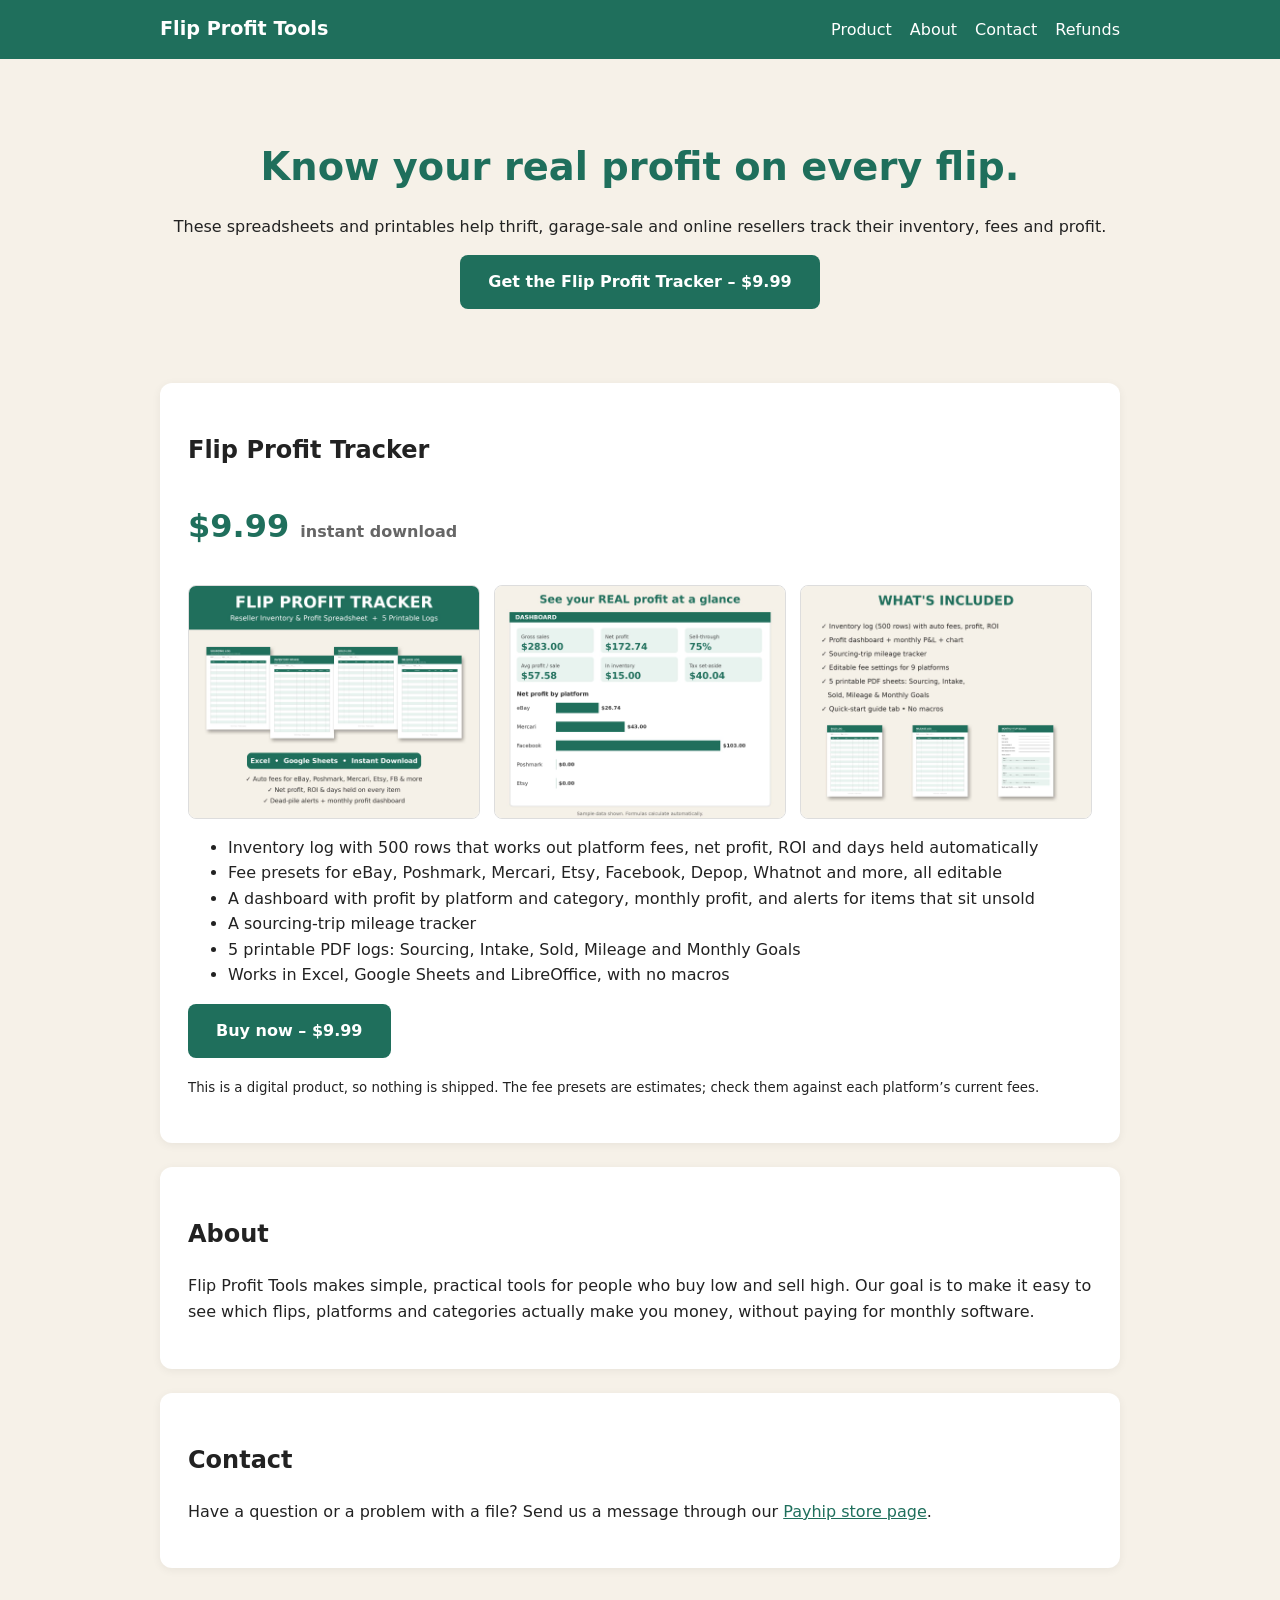
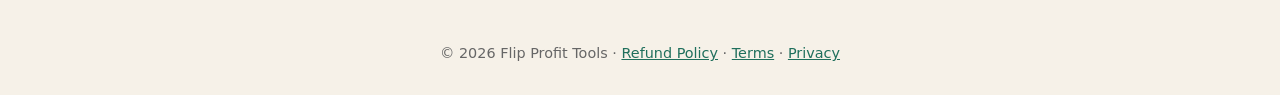
==== index.html @ 9e555346 "Flip Profit Tools site" ====
<!doctype html><html lang="en"><head><meta charset="utf-8"><meta name="viewport" content="width=device-width,initial-scale=1"><title>Flip Profit Tools – Reseller Profit Tracker</title><meta name="description" content="Spreadsheet and printable tools for resellers and flippers."><link rel="stylesheet" href="style.css"></head><body><header><nav><a class="brand" href="index.html" style="margin:0">Flip Profit Tools</a><div><a href="index.html#product">Product</a><a href="index.html#about">About</a><a href="index.html#contact">Contact</a><a href="refund.html">Refunds</a></div></nav></header><main><section class="hero"><h1>Know your real profit on every flip.</h1><p>These spreadsheets and printables help thrift, garage-sale and online resellers track their inventory, fees and profit.</p><a class="btn" href="https://payhip.com/b/KC9D8">Get the Flip Profit Tracker – $9.99</a></section>
<section id="product" class="card"><h2>Flip Profit Tracker</h2><p class="price">$9.99 <small style="font-size:1rem;color:#666">instant download</small></p><div class="grid"><img src="img/01_hero.jpg" alt="Flip Profit Tracker spreadsheet and printable logs"><img src="img/02_dashboard.jpg" alt="Profit dashboard preview"><img src="img/03_included.jpg" alt="What is included"></div><ul><li>Inventory log with 500 rows that works out platform fees, net profit, ROI and days held automatically</li><li>Fee presets for eBay, Poshmark, Mercari, Etsy, Facebook, Depop, Whatnot and more, all editable</li><li>A dashboard with profit by platform and category, monthly profit, and alerts for items that sit unsold</li><li>A sourcing-trip mileage tracker</li><li>5 printable PDF logs: Sourcing, Intake, Sold, Mileage and Monthly Goals</li><li>Works in Excel, Google Sheets and LibreOffice, with no macros</li></ul><p><a class="btn" href="https://payhip.com/b/KC9D8">Buy now – $9.99</a></p><p><small>This is a digital product, so nothing is shipped. The fee presets are estimates; check them against each platform’s current fees.</small></p></section>
<section id="about" class="card"><h2>About</h2><p>Flip Profit Tools makes simple, practical tools for people who buy low and sell high. Our goal is to make it easy to see which flips, platforms and categories actually make you money, without paying for monthly software.</p></section>
<section id="contact" class="card"><h2>Contact</h2><p>Have a question or a problem with a file? Send us a message through our <a href="https://payhip.com/u1792438284926855854761">Payhip store page</a>.</p></section></main><footer>&copy; 2026 Flip Profit Tools &middot; <a href="refund.html">Refund Policy</a> &middot; <a href="terms.html">Terms</a> &middot; <a href="privacy.html">Privacy</a></footer></body></html>
---- style.css ----
*{box-sizing:border-box}body{margin:0;font-family:system-ui,-apple-system,Segoe UI,Roboto,sans-serif;color:#222;background:#f6f1e8;line-height:1.6}a{color:#1F6F5C}header{background:#1F6F5C;color:#fff}nav{max-width:1000px;margin:auto;display:flex;justify-content:space-between;align-items:center;padding:14px 20px;flex-wrap:wrap}nav a{color:#fff;text-decoration:none;margin-left:18px}.brand{font-weight:700;font-size:1.2rem;margin:0}main{max-width:1000px;margin:auto;padding:20px}.hero{text-align:center;padding:50px 10px}.hero h1{font-size:2.4rem;margin:.2em 0;color:#1F6F5C}.btn{display:inline-block;background:#1F6F5C;color:#fff;padding:14px 28px;border-radius:8px;text-decoration:none;font-weight:700}.btn:hover{background:#16503f}.card{background:#fff;border-radius:12px;padding:28px;margin:24px 0;box-shadow:0 2px 10px rgba(0,0,0,.06)}.grid{display:grid;grid-template-columns:repeat(auto-fit,minmax(260px,1fr));gap:14px}.grid img{width:100%;border-radius:8px;border:1px solid #ddd}.price{font-size:2rem;font-weight:700;color:#1F6F5C}footer{text-align:center;padding:30px;color:#666;font-size:.9rem}
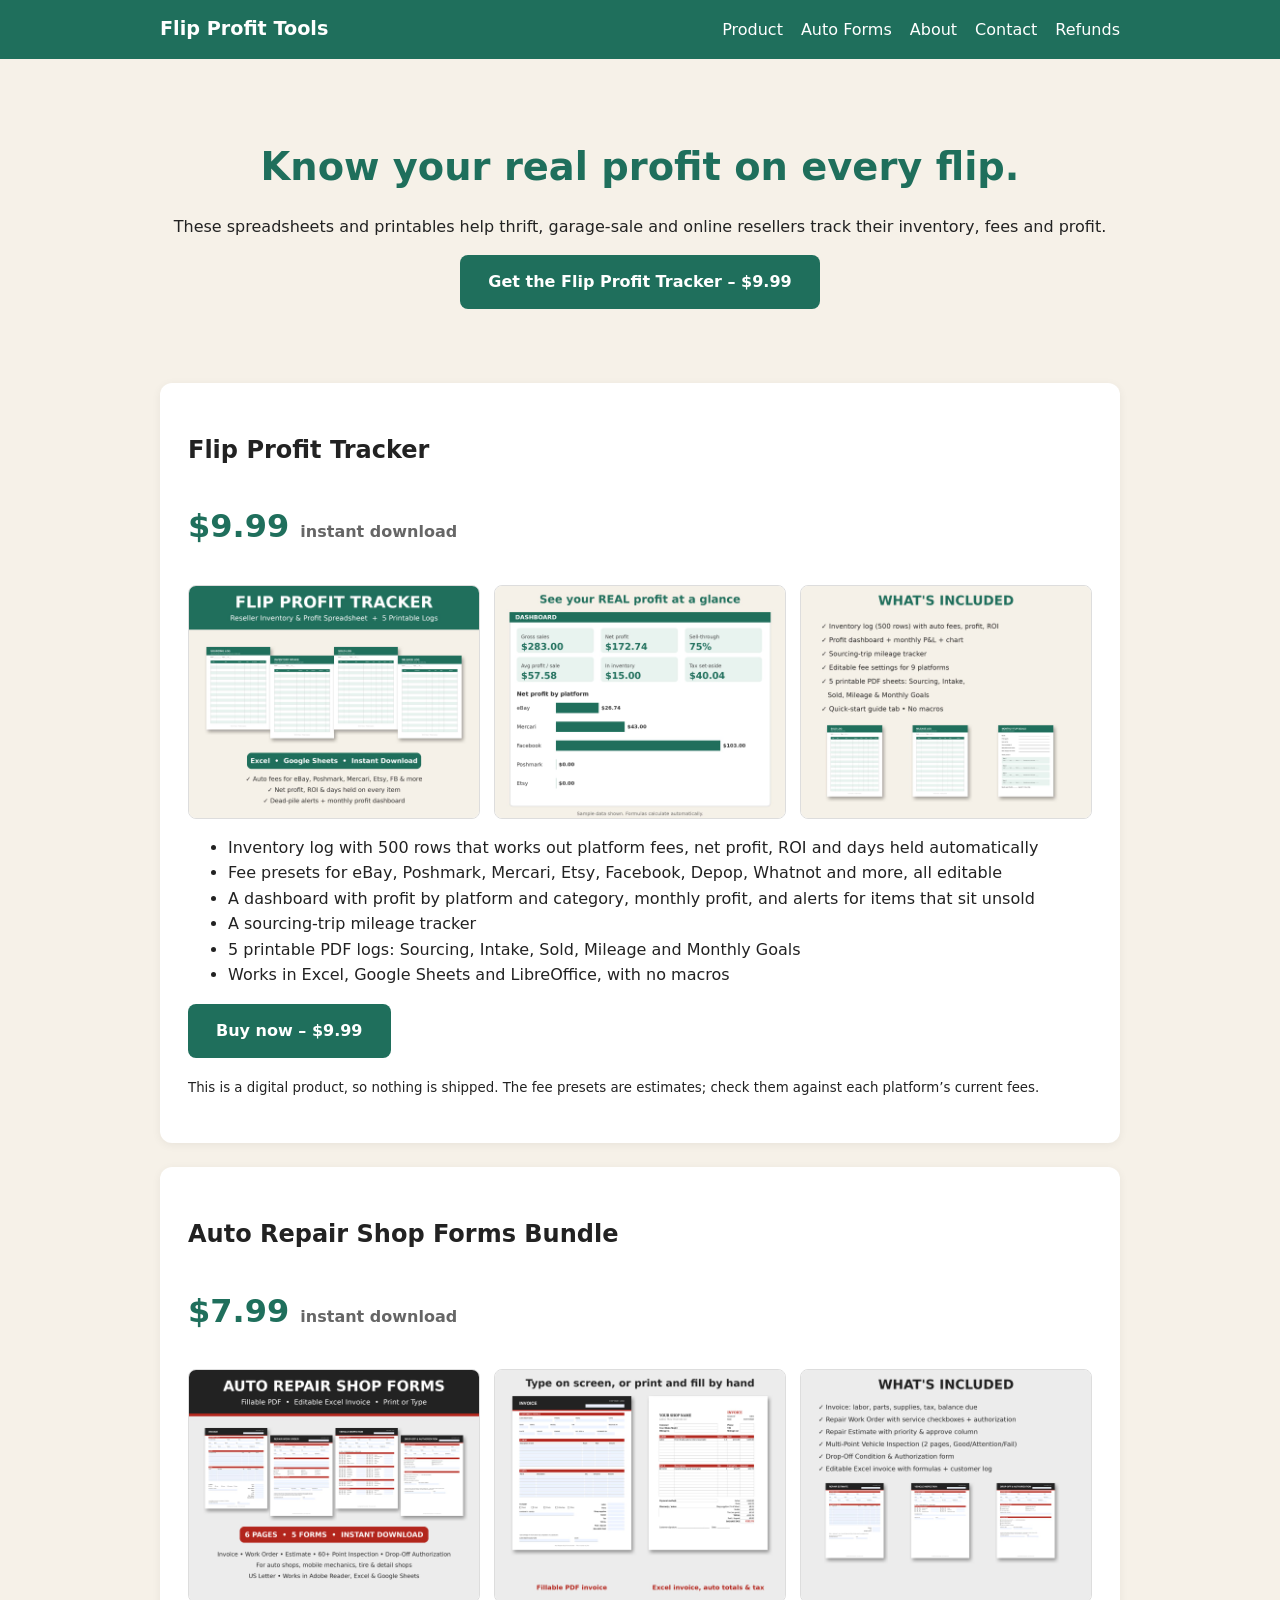
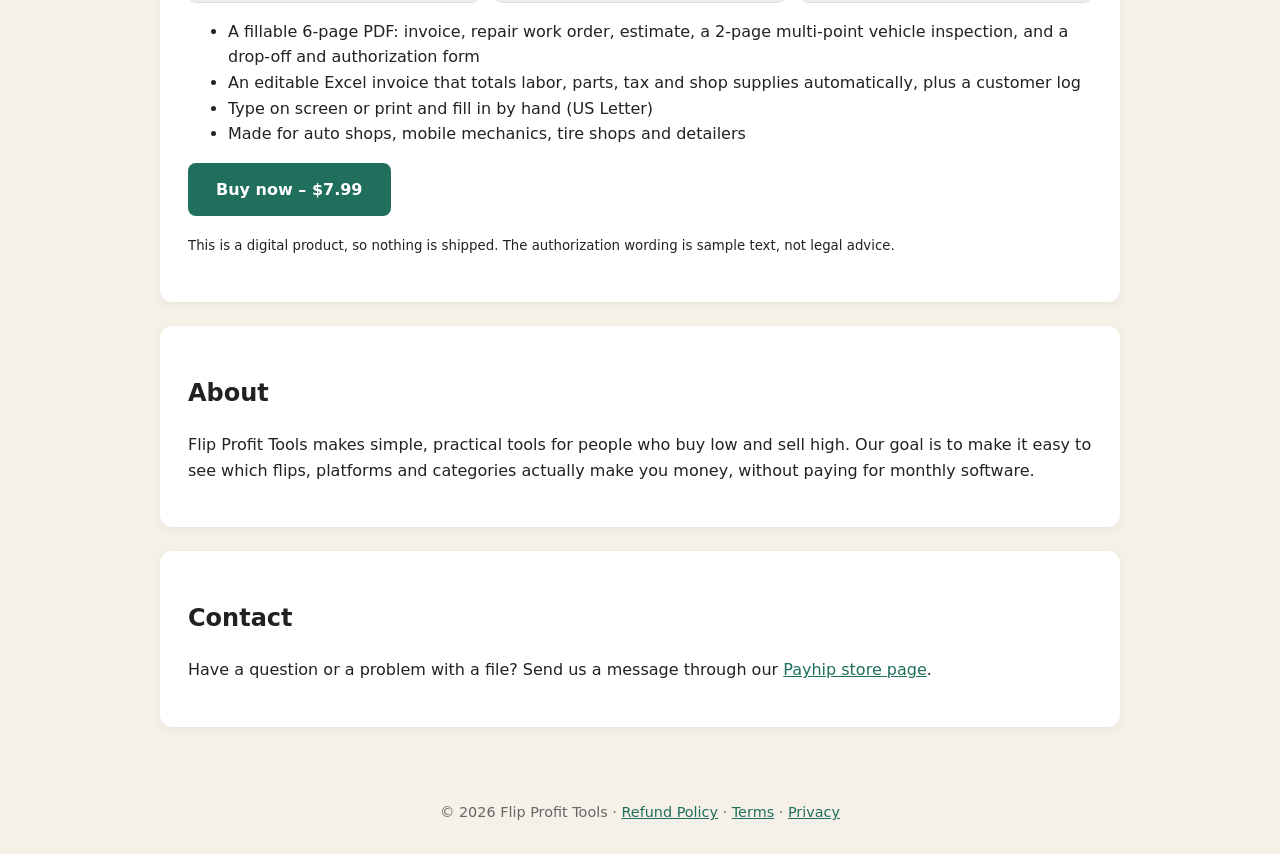
==== commit 67c0da1a: "Add Auto Repair Shop Forms Bundle" ====
--- a/index.html
+++ b/index.html
@@ -1,4 +1,5 @@
-<!doctype html><html lang="en"><head><meta charset="utf-8"><meta name="viewport" content="width=device-width,initial-scale=1"><title>Flip Profit Tools – Reseller Profit Tracker</title><meta name="description" content="Spreadsheet and printable tools for resellers and flippers."><link rel="stylesheet" href="style.css"></head><body><header><nav><a class="brand" href="index.html" style="margin:0">Flip Profit Tools</a><div><a href="index.html#product">Product</a><a href="index.html#about">About</a><a href="index.html#contact">Contact</a><a href="refund.html">Refunds</a></div></nav></header><main><section class="hero"><h1>Know your real profit on every flip.</h1><p>These spreadsheets and printables help thrift, garage-sale and online resellers track their inventory, fees and profit.</p><a class="btn" href="https://payhip.com/b/KC9D8">Get the Flip Profit Tracker – $9.99</a></section>
+<!doctype html><html lang="en"><head><meta charset="utf-8"><meta name="viewport" content="width=device-width,initial-scale=1"><title>Flip Profit Tools – Reseller Profit Tracker</title><meta name="description" content="Spreadsheet and printable tools for resellers and flippers."><link rel="stylesheet" href="style.css"></head><body><header><nav><a class="brand" href="index.html" style="margin:0">Flip Profit Tools</a><div><a href="index.html#product">Product</a><a href="index.html#auto-forms">Auto Forms</a><a href="index.html#about">About</a><a href="index.html#contact">Contact</a><a href="refund.html">Refunds</a></div></nav></header><main><section class="hero"><h1>Know your real profit on every flip.</h1><p>These spreadsheets and printables help thrift, garage-sale and online resellers track their inventory, fees and profit.</p><a class="btn" href="https://payhip.com/b/KC9D8">Get the Flip Profit Tracker – $9.99</a></section>
 <section id="product" class="card"><h2>Flip Profit Tracker</h2><p class="price">$9.99 <small style="font-size:1rem;color:#666">instant download</small></p><div class="grid"><img src="img/01_hero.jpg" alt="Flip Profit Tracker spreadsheet and printable logs"><img src="img/02_dashboard.jpg" alt="Profit dashboard preview"><img src="img/03_included.jpg" alt="What is included"></div><ul><li>Inventory log with 500 rows that works out platform fees, net profit, ROI and days held automatically</li><li>Fee presets for eBay, Poshmark, Mercari, Etsy, Facebook, Depop, Whatnot and more, all editable</li><li>A dashboard with profit by platform and category, monthly profit, and alerts for items that sit unsold</li><li>A sourcing-trip mileage tracker</li><li>5 printable PDF logs: Sourcing, Intake, Sold, Mileage and Monthly Goals</li><li>Works in Excel, Google Sheets and LibreOffice, with no macros</li></ul><p><a class="btn" href="https://payhip.com/b/KC9D8">Buy now – $9.99</a></p><p><small>This is a digital product, so nothing is shipped. The fee presets are estimates; check them against each platform’s current fees.</small></p></section>
+<section id="auto-forms" class="card"><h2>Auto Repair Shop Forms Bundle</h2><p class="price">$7.99 <small style="font-size:1rem;color:#666">instant download</small></p><div class="grid"><img src="img/auto_01_hero.jpg" alt="Auto repair shop forms bundle"><img src="img/auto_02_fillable.jpg" alt="Fillable PDF and Excel invoice"><img src="img/auto_03_included.jpg" alt="What is included"></div><ul><li>A fillable 6-page PDF: invoice, repair work order, estimate, a 2-page multi-point vehicle inspection, and a drop-off and authorization form</li><li>An editable Excel invoice that totals labor, parts, tax and shop supplies automatically, plus a customer log</li><li>Type on screen or print and fill in by hand (US Letter)</li><li>Made for auto shops, mobile mechanics, tire shops and detailers</li></ul><p><a class="btn" href="https://payhip.com/b/Lxc4Y">Buy now – $7.99</a></p><p><small>This is a digital product, so nothing is shipped. The authorization wording is sample text, not legal advice.</small></p></section>
 <section id="about" class="card"><h2>About</h2><p>Flip Profit Tools makes simple, practical tools for people who buy low and sell high. Our goal is to make it easy to see which flips, platforms and categories actually make you money, without paying for monthly software.</p></section>
 <section id="contact" class="card"><h2>Contact</h2><p>Have a question or a problem with a file? Send us a message through our <a href="https://payhip.com/u1792438284926855854761">Payhip store page</a>.</p></section></main><footer>&copy; 2026 Flip Profit Tools &middot; <a href="refund.html">Refund Policy</a> &middot; <a href="terms.html">Terms</a> &middot; <a href="privacy.html">Privacy</a></footer></body></html>
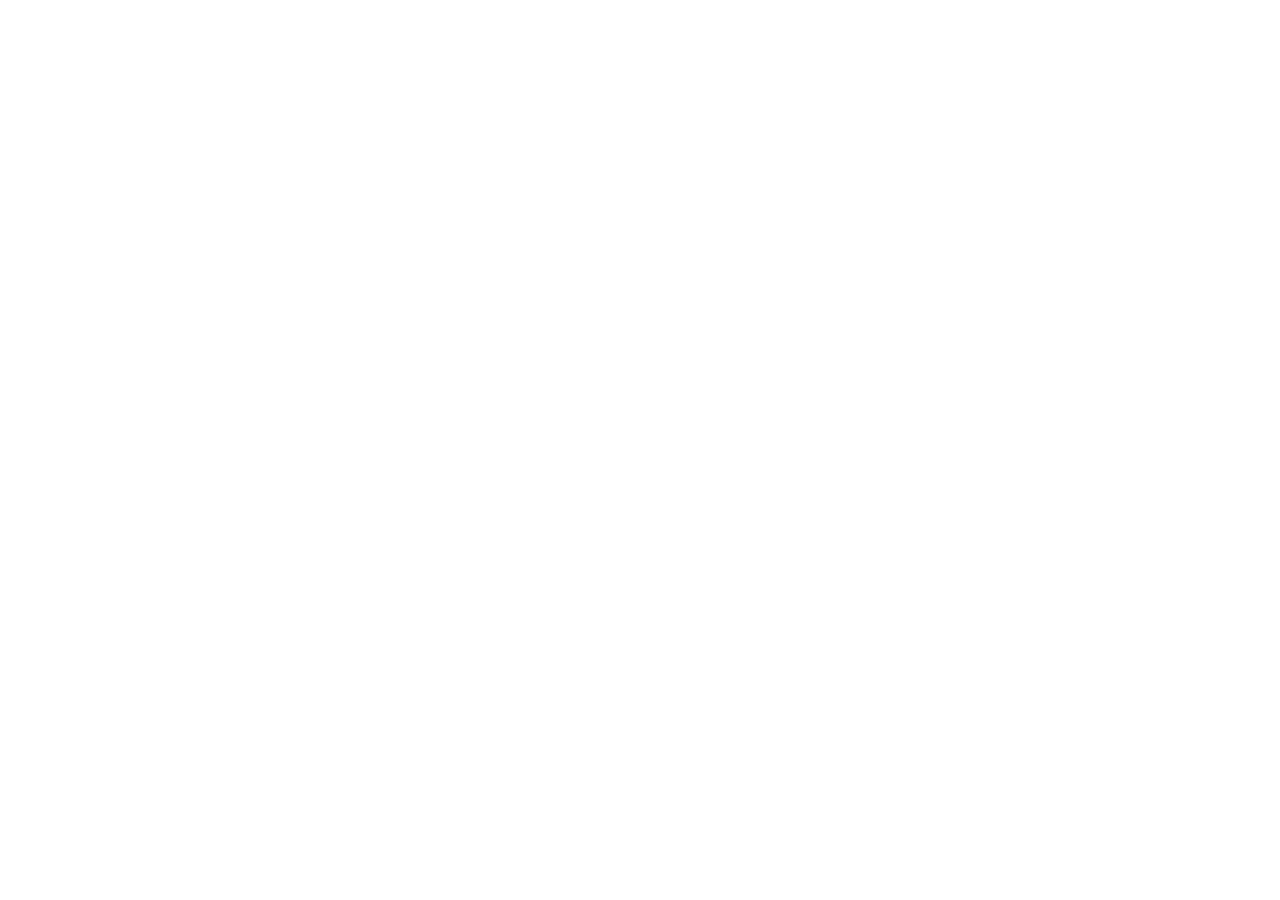
==== commit 0cba96a9: "Redirect to Grease Pencil Co." ====
--- a/index.html
+++ b/index.html
@@ -1,5 +1 @@
-<!doctype html><html lang="en"><head><meta charset="utf-8"><meta name="viewport" content="width=device-width,initial-scale=1"><title>Flip Profit Tools – Reseller Profit Tracker</title><meta name="description" content="Spreadsheet and printable tools for resellers and flippers."><link rel="stylesheet" href="style.css"></head><body><header><nav><a class="brand" href="index.html" style="margin:0">Flip Profit Tools</a><div><a href="index.html#product">Product</a><a href="index.html#auto-forms">Auto Forms</a><a href="index.html#about">About</a><a href="index.html#contact">Contact</a><a href="refund.html">Refunds</a></div></nav></header><main><section class="hero"><h1>Know your real profit on every flip.</h1><p>These spreadsheets and printables help thrift, garage-sale and online resellers track their inventory, fees and profit.</p><a class="btn" href="https://payhip.com/b/KC9D8">Get the Flip Profit Tracker – $9.99</a></section>
-<section id="product" class="card"><h2>Flip Profit Tracker</h2><p class="price">$9.99 <small style="font-size:1rem;color:#666">instant download</small></p><div class="grid"><img src="img/01_hero.jpg" alt="Flip Profit Tracker spreadsheet and printable logs"><img src="img/02_dashboard.jpg" alt="Profit dashboard preview"><img src="img/03_included.jpg" alt="What is included"></div><ul><li>Inventory log with 500 rows that works out platform fees, net profit, ROI and days held automatically</li><li>Fee presets for eBay, Poshmark, Mercari, Etsy, Facebook, Depop, Whatnot and more, all editable</li><li>A dashboard with profit by platform and category, monthly profit, and alerts for items that sit unsold</li><li>A sourcing-trip mileage tracker</li><li>5 printable PDF logs: Sourcing, Intake, Sold, Mileage and Monthly Goals</li><li>Works in Excel, Google Sheets and LibreOffice, with no macros</li></ul><p><a class="btn" href="https://payhip.com/b/KC9D8">Buy now – $9.99</a></p><p><small>This is a digital product, so nothing is shipped. The fee presets are estimates; check them against each platform’s current fees.</small></p></section>
-<section id="auto-forms" class="card"><h2>Auto Repair Shop Forms Bundle</h2><p class="price">$7.99 <small style="font-size:1rem;color:#666">instant download</small></p><div class="grid"><img src="img/auto_01_hero.jpg" alt="Auto repair shop forms bundle"><img src="img/auto_02_fillable.jpg" alt="Fillable PDF and Excel invoice"><img src="img/auto_03_included.jpg" alt="What is included"></div><ul><li>A fillable 6-page PDF: invoice, repair work order, estimate, a 2-page multi-point vehicle inspection, and a drop-off and authorization form</li><li>An editable Excel invoice that totals labor, parts, tax and shop supplies automatically, plus a customer log</li><li>Type on screen or print and fill in by hand (US Letter)</li><li>Made for auto shops, mobile mechanics, tire shops and detailers</li></ul><p><a class="btn" href="https://payhip.com/b/Lxc4Y">Buy now – $7.99</a></p><p><small>This is a digital product, so nothing is shipped. The authorization wording is sample text, not legal advice.</small></p></section>
-<section id="about" class="card"><h2>About</h2><p>Flip Profit Tools makes simple, practical tools for people who buy low and sell high. Our goal is to make it easy to see which flips, platforms and categories actually make you money, without paying for monthly software.</p></section>
-<section id="contact" class="card"><h2>Contact</h2><p>Have a question or a problem with a file? Send us a message through our <a href="https://payhip.com/u1792438284926855854761">Payhip store page</a>.</p></section></main><footer>&copy; 2026 Flip Profit Tools &middot; <a href="refund.html">Refund Policy</a> &middot; <a href="terms.html">Terms</a> &middot; <a href="privacy.html">Privacy</a></footer></body></html>
+<!doctype html><html><head><meta charset="utf-8"><title>Grease Pencil Co.</title><meta http-equiv="refresh" content="0; url=https://canop3n3r.github.io/grease-pencil-co/"><link rel="canonical" href="https://canop3n3r.github.io/grease-pencil-co/"><script>location.replace("https://canop3n3r.github.io/grease-pencil-co/"+location.hash)</script></head><body><p>Flip Profit Tools is now <a href="https://canop3n3r.github.io/grease-pencil-co/">Grease Pencil Co.</a></p></body></html>
